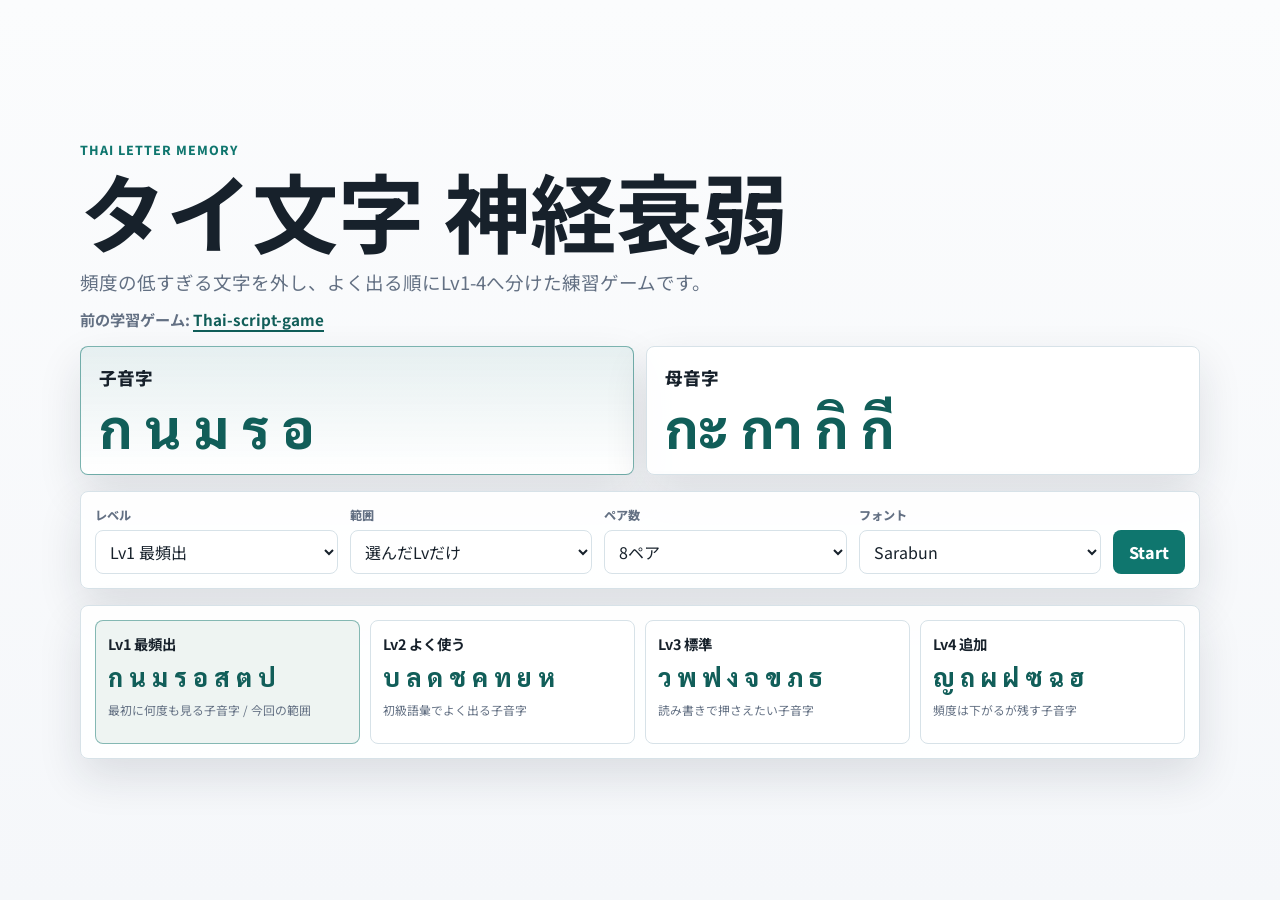
==== thai-letter-memory/index.html @ 49ac669d "Add Thai letter memory game" ====
<!doctype html>
<html lang="ja">
<head>
  <meta charset="utf-8">
  <meta name="viewport" content="width=device-width, initial-scale=1">
  <title>Thai Letter Memory</title>
  <link rel="preconnect" href="https://fonts.googleapis.com">
  <link rel="preconnect" href="https://fonts.gstatic.com" crossorigin>
  <link href="https://fonts.googleapis.com/css2?family=Noto+Sans+Thai:wght@400;700;800&family=Sarabun:wght@400;700;800&family=Noto+Sans+JP:wght@400;700;800&display=swap" rel="stylesheet">
  <link rel="stylesheet" href="style.css">
</head>
<body>
  <main class="app">
    <section id="titleScreen" class="screen title-screen">
      <div class="hero">
        <p class="eyebrow">Thai Letter Memory</p>
        <h1>タイ文字 神経衰弱</h1>
        <p class="lead">頻度の低すぎる文字を外し、よく出る順にLv1-4へ分けた練習ゲームです。</p>
        <p class="related-link">
          前の学習ゲーム:
          <a href="https://cho999.github.io/Thai-script-game/" target="_blank" rel="noopener">Thai-script-game</a>
        </p>
      </div>

      <section class="mode-grid" aria-label="練習する文字タイプ">
        <button class="mode-card active" type="button" data-kind="consonant">
          <span class="mode-title">子音字</span>
          <span class="mode-sample thai-text">ก น ม ร อ</span>
        </button>
        <button class="mode-card" type="button" data-kind="vowel">
          <span class="mode-title">母音字</span>
          <span class="mode-sample thai-text">กะ กา กิ กี</span>
        </button>
      </section>

      <section class="controls" aria-label="ゲーム設定">
        <label class="field">
          <span>レベル</span>
          <select id="levelSelect">
            <option value="1">Lv1 最頻出</option>
            <option value="2">Lv2 よく使う</option>
            <option value="3">Lv3 標準</option>
            <option value="4">Lv4 追加</option>
          </select>
        </label>

        <label class="field">
          <span>範囲</span>
          <select id="rangeSelect">
            <option value="single">選んだLvだけ</option>
            <option value="cumulative">Lv1から選んだLvまで</option>
          </select>
        </label>

        <label class="field">
          <span>ペア数</span>
          <select id="pairCountSelect">
            <option value="6">6ペア</option>
            <option value="8" selected>8ペア</option>
            <option value="10">10ペア</option>
            <option value="all">全部</option>
          </select>
        </label>

        <label class="field">
          <span>フォント</span>
          <select id="fontSelect">
            <option value="'Noto Sans Thai', 'Noto Sans JP', sans-serif">Noto Sans Thai</option>
            <option value="'Sarabun', 'Noto Sans JP', sans-serif" selected>Sarabun</option>
            <option value="Tahoma, 'Noto Sans Thai', sans-serif">Tahoma</option>
            <option value="Arial, 'Noto Sans Thai', sans-serif">Arial</option>
            <option value="serif">Serif</option>
          </select>
        </label>

        <button id="startButton" class="primary-button" type="button">Start</button>
      </section>

      <section class="level-preview" aria-label="レベル別文字">
        <div id="levelPreview"></div>
      </section>
    </section>

    <section id="gameScreen" class="screen game-screen hidden">
      <header class="topbar">
        <button id="homeButton" class="secondary-button" type="button">Home</button>
        <div class="stat"><span>Type</span><strong id="kindLabel">子音字</strong></div>
        <div class="stat"><span>Level</span><strong id="levelLabel">Lv1</strong></div>
        <div class="stat"><span>Time</span><strong id="timer">0s</strong></div>
        <div class="stat"><span>Turns</span><strong id="turns">0</strong></div>
        <div class="stat"><span>Pairs</span><strong id="pairs">0/0</strong></div>
      </header>

      <div id="board" class="board" aria-label="カード"></div>

      <footer class="game-footer">
        <p id="message">カードをめくってペアを見つけてください。</p>
        <button id="restartButton" class="secondary-button" type="button">同じ設定でもう一度</button>
      </footer>
    </section>

    <section id="resultScreen" class="screen result-screen hidden">
      <div class="result-card">
        <p class="eyebrow">Clear</p>
        <h2>よくできました</h2>
        <p id="resultText"></p>
        <div id="resultLetters" class="result-letters thai-text"></div>
        <div class="result-actions">
          <button id="againButton" class="primary-button" type="button">もう一度</button>
          <button id="titleButton" class="secondary-button" type="button">タイトルへ</button>
        </div>
      </div>
    </section>
  </main>

  <script src="script.js"></script>
</body>
</html>
---- thai-letter-memory/style.css ----
:root {
  color-scheme: light;
  --thai-font: 'Sarabun', 'Noto Sans JP', sans-serif;
  --bg: #f5f7fa;
  --surface: #ffffff;
  --soft: #eef4f2;
  --ink: #17212b;
  --muted: #637083;
  --line: #d7e2e8;
  --primary: #0f766e;
  --primary-2: #115e59;
  --accent: #b45309;
  --good: #15803d;
  --bad: #be123c;
  --shadow: 0 18px 44px rgba(21, 35, 48, .12);
}

* {
  box-sizing: border-box;
}

body {
  margin: 0;
  min-height: 100vh;
  background: linear-gradient(180deg, #fbfcfd, var(--bg));
  color: var(--ink);
  font-family: "Noto Sans JP", system-ui, sans-serif;
}

button,
select {
  font: inherit;
}

button {
  border: 0;
}

.hidden {
  display: none !important;
}

.thai-text,
.card-front {
  font-family: var(--thai-font);
}

.app {
  width: min(1120px, calc(100vw - 24px));
  min-height: 100vh;
  margin: 0 auto;
}

.screen {
  min-height: 100vh;
  padding: 22px 0;
}

.title-screen {
  display: grid;
  align-content: center;
  gap: 16px;
}

.hero {
  max-width: 780px;
}

.eyebrow {
  margin: 0 0 8px;
  color: var(--primary);
  font-size: .78rem;
  font-weight: 800;
  letter-spacing: .08em;
  text-transform: uppercase;
}

h1,
h2,
h3,
p {
  margin: 0;
}

h1 {
  font-size: clamp(2.4rem, 8vw, 5.4rem);
  line-height: 1;
  letter-spacing: 0;
}

h2 {
  font-size: clamp(1.8rem, 5vw, 3rem);
}

.lead {
  max-width: 720px;
  margin-top: 12px;
  color: var(--muted);
  font-size: clamp(1rem, 2vw, 1.16rem);
  line-height: 1.75;
}

.related-link {
  margin-top: 10px;
  color: var(--muted);
  font-size: .95rem;
  font-weight: 700;
}

.related-link a {
  color: var(--primary-2);
  text-decoration-thickness: 2px;
  text-underline-offset: 4px;
}

.mode-grid {
  display: grid;
  grid-template-columns: repeat(2, minmax(0, 1fr));
  gap: 12px;
}

.mode-card,
.controls,
.level-preview,
.topbar,
.game-footer,
.result-card {
  background: rgba(255, 255, 255, .94);
  border: 1px solid var(--line);
  border-radius: 8px;
  box-shadow: var(--shadow);
}

.mode-card {
  display: grid;
  gap: 8px;
  min-height: 128px;
  padding: 18px;
  cursor: pointer;
  color: var(--ink);
  text-align: left;
}

.mode-card.active {
  border-color: rgba(15, 118, 110, .55);
  background: linear-gradient(180deg, rgba(15, 118, 110, .08), #fff);
}

.mode-title {
  font-size: 1.1rem;
  font-weight: 800;
}

.mode-sample {
  color: var(--primary-2);
  font-size: clamp(2rem, 6vw, 3.4rem);
  font-weight: 800;
  line-height: 1.05;
  word-break: keep-all;
}

.controls {
  display: grid;
  grid-template-columns: repeat(4, minmax(132px, 1fr)) auto;
  gap: 12px;
  align-items: end;
  padding: 14px;
}

.field span {
  display: block;
  margin-bottom: 6px;
  color: var(--muted);
  font-size: .76rem;
  font-weight: 800;
}

select {
  width: 100%;
  min-height: 44px;
  padding: 0 10px;
  border: 1px solid var(--line);
  border-radius: 8px;
  background: var(--surface);
  color: var(--ink);
}

.primary-button,
.secondary-button {
  min-height: 44px;
  padding: 0 16px;
  border-radius: 8px;
  cursor: pointer;
  font-weight: 800;
}

.primary-button {
  background: var(--primary);
  color: #fff;
}

.primary-button:hover {
  background: var(--primary-2);
}

.secondary-button {
  border: 1px solid var(--line);
  background: var(--surface);
  color: var(--ink);
}

.secondary-button:hover {
  background: var(--soft);
}

.level-preview {
  padding: 14px;
}

#levelPreview {
  display: grid;
  grid-template-columns: repeat(4, minmax(0, 1fr));
  gap: 10px;
}

.preview-card {
  min-height: 124px;
  padding: 12px;
  border: 1px solid var(--line);
  border-radius: 8px;
  background: var(--surface);
}

.preview-card.active {
  border-color: rgba(15, 118, 110, .48);
  background: var(--soft);
}

.preview-card h3 {
  font-size: .9rem;
}

.preview-letters {
  display: flex;
  flex-wrap: wrap;
  gap: 6px;
  margin-top: 8px;
  color: var(--primary-2);
  font-family: var(--thai-font);
  font-size: 1.55rem;
  font-weight: 800;
  line-height: 1.22;
}

.preview-note {
  margin-top: 9px;
  color: var(--muted);
  font-size: .74rem;
  line-height: 1.45;
}

.game-screen {
  display: grid;
  grid-template-rows: auto 1fr auto;
  gap: 12px;
}

.topbar {
  display: grid;
  grid-template-columns: auto repeat(5, minmax(78px, 1fr));
  gap: 10px;
  align-items: center;
  padding: 10px;
}

.stat {
  min-height: 52px;
  padding: 8px 10px;
  border: 1px solid var(--line);
  border-radius: 8px;
  background: var(--soft);
}

.stat span {
  display: block;
  color: var(--muted);
  font-size: .7rem;
  font-weight: 800;
}

.stat strong {
  display: block;
  margin-top: 2px;
  font-size: 1rem;
  font-variant-numeric: tabular-nums;
}

.board {
  display: grid;
  grid-template-columns: repeat(auto-fit, minmax(104px, 1fr));
  gap: 10px;
  align-content: center;
}

.memory-card {
  position: relative;
  height: clamp(86px, 14vh, 128px);
  min-height: 86px;
  border-radius: 8px;
  perspective: 800px;
  cursor: pointer;
  background: transparent;
}

.memory-card:disabled {
  cursor: default;
}

.card-inner {
  position: absolute;
  inset: 0;
  border-radius: inherit;
  transition: transform .22s ease;
  transform-style: preserve-3d;
}

.memory-card.is-flipped .card-inner,
.memory-card.is-matched .card-inner {
  transform: rotateY(180deg);
}

.card-face {
  position: absolute;
  inset: 0;
  display: grid;
  place-items: center;
  padding: 8px;
  border: 1px solid var(--line);
  border-radius: inherit;
  backface-visibility: hidden;
  box-shadow: 0 8px 22px rgba(15, 35, 52, .1);
}

.card-back {
  background: linear-gradient(135deg, #0f766e, #2563eb);
  color: #fff;
}

.card-back span {
  display: grid;
  width: 42px;
  height: 42px;
  place-items: center;
  border: 2px solid rgba(255, 255, 255, .6);
  border-radius: 50%;
  font-weight: 800;
}

.card-front {
  transform: rotateY(180deg);
  background: var(--surface);
  color: var(--ink);
}

.memory-card.is-matched .card-front {
  border-color: rgba(21, 128, 61, .42);
  background: #ecfdf3;
}

.memory-card.is-wrong .card-front {
  border-color: rgba(190, 18, 60, .42);
  background: #fff1f2;
}

.symbol-card {
  font-size: clamp(2.1rem, 8vw, 4rem);
  font-weight: 800;
  line-height: 1;
}

.reading-card {
  display: grid;
  gap: 4px;
  text-align: center;
}

.reading-main {
  color: var(--primary-2);
  font-size: clamp(.98rem, 2.4vw, 1.28rem);
  font-weight: 800;
  overflow-wrap: anywhere;
}

.reading-sub {
  color: var(--muted);
  font-size: .74rem;
  line-height: 1.25;
  overflow-wrap: anywhere;
}

.game-footer {
  display: flex;
  align-items: center;
  justify-content: space-between;
  gap: 12px;
  padding: 10px;
}

#message {
  color: var(--muted);
  font-weight: 700;
}

#message.good {
  color: var(--good);
}

#message.bad {
  color: var(--bad);
}

.result-screen {
  display: grid;
  place-items: center;
}

.result-card {
  width: min(640px, 100%);
  padding: 22px;
}

#resultText {
  margin-top: 10px;
  color: var(--muted);
  line-height: 1.7;
}

.result-letters {
  display: flex;
  flex-wrap: wrap;
  gap: 8px;
  margin-top: 16px;
}

.result-letters span {
  display: grid;
  min-width: 42px;
  height: 42px;
  place-items: center;
  border-radius: 8px;
  background: var(--soft);
  color: var(--primary-2);
  font-size: 1.35rem;
  font-weight: 800;
}

.result-actions {
  display: flex;
  gap: 10px;
  margin-top: 18px;
}

@media (max-width: 820px) {
  .controls,
  #levelPreview,
  .mode-grid {
    grid-template-columns: 1fr;
  }

  .topbar {
    grid-template-columns: repeat(2, 1fr);
  }

  .topbar > .secondary-button {
    grid-column: 1 / -1;
  }

  .board {
    grid-template-columns: repeat(4, minmax(0, 1fr));
    gap: 7px;
  }

  .memory-card {
    height: 82px;
    min-height: 82px;
  }

  .symbol-card {
    font-size: 2.15rem;
  }

  .reading-main {
    font-size: .82rem;
  }

  .reading-sub {
    font-size: .6rem;
  }

  .game-footer,
  .result-actions {
    align-items: stretch;
    flex-direction: column;
  }
}
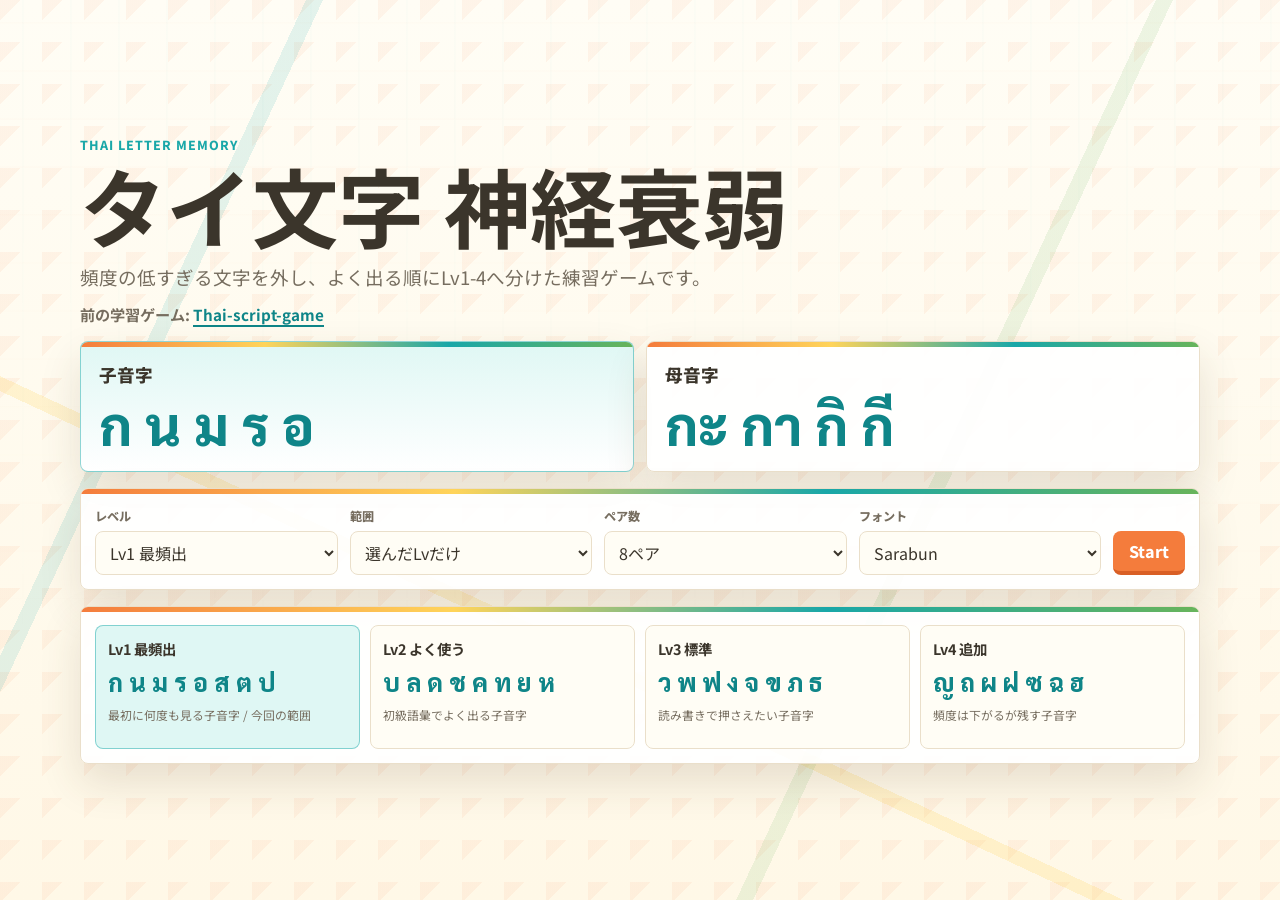
==== commit 98902a9a: "Add Nari game portal" ====
--- a/thai-letter-memory/index.html
+++ b/thai-letter-memory/index.html
@@ -103,6 +103,10 @@
       <div class="result-card">
         <p class="eyebrow">Clear</p>
         <h2>よくできました</h2>
+        <div class="nari-result">
+          <img src="assets/chibi/chibi-wink.png" alt="ナーリー">
+          <p>やったね！文字の精霊たち、ちゃんと仲間になってきてるよ。</p>
+        </div>
         <p id="resultText"></p>
         <div id="resultLetters" class="result-letters thai-text"></div>
         <div class="result-actions">
--- a/thai-letter-memory/style.css
+++ b/thai-letter-memory/style.css
@@ -1,18 +1,22 @@
 :root {
   color-scheme: light;
   --thai-font: 'Sarabun', 'Noto Sans JP', sans-serif;
-  --bg: #f5f7fa;
+  --bg: #fff8e7;
   --surface: #ffffff;
-  --soft: #eef4f2;
-  --ink: #17212b;
-  --muted: #637083;
-  --line: #d7e2e8;
-  --primary: #0f766e;
-  --primary-2: #115e59;
-  --accent: #b45309;
-  --good: #15803d;
-  --bad: #be123c;
-  --shadow: 0 18px 44px rgba(21, 35, 48, .12);
+  --surface-warm: #fffdf5;
+  --soft: #dff7f4;
+  --ink: #3b352b;
+  --muted: #766d5f;
+  --line: #eadfca;
+  --primary: #f47c3c;
+  --primary-2: #d95f25;
+  --accent: #19a7a8;
+  --accent-2: #0f8588;
+  --sun: #ffd45a;
+  --good: #68b45b;
+  --bad: #d94f5c;
+  --pink: #f6a5b8;
+  --shadow: 0 18px 42px rgba(86, 64, 35, .14);
 }
 
 * {
@@ -22,9 +26,26 @@
 body {
   margin: 0;
   min-height: 100vh;
-  background: linear-gradient(180deg, #fbfcfd, var(--bg));
+  background:
+    linear-gradient(115deg, transparent 0 18%, rgba(25, 167, 168, .12) 18% 19%, transparent 19% 68%, rgba(104, 180, 91, .12) 68% 69%, transparent 69%),
+    linear-gradient(25deg, transparent 0 34%, rgba(255, 212, 90, .22) 34% 35%, transparent 35%),
+    linear-gradient(135deg, rgba(244, 124, 60, .07) 25%, transparent 25%) 0 0 / 42px 42px,
+    linear-gradient(180deg, #fffdf5 0%, var(--bg) 100%);
   color: var(--ink);
   font-family: "Noto Sans JP", system-ui, sans-serif;
+}
+
+body::before {
+  position: fixed;
+  inset: 0;
+  z-index: -1;
+  content: "";
+  pointer-events: none;
+  background:
+    linear-gradient(90deg, transparent 0 22px, rgba(25, 167, 168, .06) 23px, transparent 24px),
+    linear-gradient(transparent 0 22px, rgba(244, 124, 60, .05) 23px, transparent 24px);
+  background-size: 48px 48px;
+  mask-image: linear-gradient(180deg, rgba(0, 0, 0, .55), transparent 78%);
 }
 
 button,
@@ -68,7 +89,7 @@
 
 .eyebrow {
   margin: 0 0 8px;
-  color: var(--primary);
+  color: var(--accent);
   font-size: .78rem;
   font-weight: 800;
   letter-spacing: .08em;
@@ -108,7 +129,7 @@
 }
 
 .related-link a {
-  color: var(--primary-2);
+  color: var(--accent-2);
   text-decoration-thickness: 2px;
   text-underline-offset: 4px;
 }
@@ -125,25 +146,41 @@
 .topbar,
 .game-footer,
 .result-card {
-  background: rgba(255, 255, 255, .94);
+  position: relative;
+  overflow: hidden;
+  background: rgba(255, 255, 255, .92);
   border: 1px solid var(--line);
   border-radius: 8px;
   box-shadow: var(--shadow);
+}
+
+.mode-card::before,
+.controls::before,
+.level-preview::before,
+.topbar::before,
+.game-footer::before,
+.result-card::before {
+  position: absolute;
+  inset: 0 0 auto;
+  height: 5px;
+  content: "";
+  background: linear-gradient(90deg, var(--primary), var(--sun), var(--accent), var(--good));
+  pointer-events: none;
 }
 
 .mode-card {
   display: grid;
   gap: 8px;
   min-height: 128px;
-  padding: 18px;
+  padding: 20px 18px 18px;
   cursor: pointer;
   color: var(--ink);
   text-align: left;
 }
 
 .mode-card.active {
-  border-color: rgba(15, 118, 110, .55);
-  background: linear-gradient(180deg, rgba(15, 118, 110, .08), #fff);
+  border-color: rgba(25, 167, 168, .48);
+  background: linear-gradient(180deg, var(--soft), #fff);
 }
 
 .mode-title {
@@ -152,7 +189,7 @@
 }
 
 .mode-sample {
-  color: var(--primary-2);
+  color: var(--accent-2);
   font-size: clamp(2rem, 6vw, 3.4rem);
   font-weight: 800;
   line-height: 1.05;
@@ -164,7 +201,7 @@
   grid-template-columns: repeat(4, minmax(132px, 1fr)) auto;
   gap: 12px;
   align-items: end;
-  padding: 14px;
+  padding: 18px 14px 14px;
 }
 
 .field span {
@@ -181,7 +218,7 @@
   padding: 0 10px;
   border: 1px solid var(--line);
   border-radius: 8px;
-  background: var(--surface);
+  background: var(--surface-warm);
   color: var(--ink);
 }
 
@@ -197,15 +234,16 @@
 .primary-button {
   background: var(--primary);
   color: #fff;
+  border-bottom: 4px solid var(--primary-2);
 }
 
 .primary-button:hover {
-  background: var(--primary-2);
+  filter: brightness(1.04);
 }
 
 .secondary-button {
   border: 1px solid var(--line);
-  background: var(--surface);
+  background: var(--surface-warm);
   color: var(--ink);
 }
 
@@ -214,7 +252,7 @@
 }
 
 .level-preview {
-  padding: 14px;
+  padding: 18px 14px 14px;
 }
 
 #levelPreview {
@@ -228,11 +266,11 @@
   padding: 12px;
   border: 1px solid var(--line);
   border-radius: 8px;
-  background: var(--surface);
+  background: var(--surface-warm);
 }
 
 .preview-card.active {
-  border-color: rgba(15, 118, 110, .48);
+  border-color: rgba(25, 167, 168, .48);
   background: var(--soft);
 }
 
@@ -245,7 +283,7 @@
   flex-wrap: wrap;
   gap: 6px;
   margin-top: 8px;
-  color: var(--primary-2);
+  color: var(--accent-2);
   font-family: var(--thai-font);
   font-size: 1.55rem;
   font-weight: 800;
@@ -270,13 +308,13 @@
   grid-template-columns: auto repeat(5, minmax(78px, 1fr));
   gap: 10px;
   align-items: center;
-  padding: 10px;
+  padding: 14px 10px 10px;
 }
 
 .stat {
   min-height: 52px;
   padding: 8px 10px;
-  border: 1px solid var(--line);
+  border: 1px solid rgba(25, 167, 168, .24);
   border-radius: 8px;
   background: var(--soft);
 }
@@ -291,6 +329,7 @@
 .stat strong {
   display: block;
   margin-top: 2px;
+  color: var(--accent-2);
   font-size: 1rem;
   font-variant-numeric: tabular-nums;
 }
@@ -338,11 +377,13 @@
   border: 1px solid var(--line);
   border-radius: inherit;
   backface-visibility: hidden;
-  box-shadow: 0 8px 22px rgba(15, 35, 52, .1);
+  box-shadow: 0 8px 22px rgba(86, 64, 35, .1);
 }
 
 .card-back {
-  background: linear-gradient(135deg, #0f766e, #2563eb);
+  background:
+    linear-gradient(135deg, rgba(255, 212, 90, .22), transparent 52%),
+    linear-gradient(135deg, var(--primary), var(--accent));
   color: #fff;
 }
 
@@ -351,7 +392,7 @@
   width: 42px;
   height: 42px;
   place-items: center;
-  border: 2px solid rgba(255, 255, 255, .6);
+  border: 2px solid rgba(255, 255, 255, .68);
   border-radius: 50%;
   font-weight: 800;
 }
@@ -363,13 +404,13 @@
 }
 
 .memory-card.is-matched .card-front {
-  border-color: rgba(21, 128, 61, .42);
-  background: #ecfdf3;
+  border-color: rgba(104, 180, 91, .54);
+  background: #eff9ec;
 }
 
 .memory-card.is-wrong .card-front {
-  border-color: rgba(190, 18, 60, .42);
-  background: #fff1f2;
+  border-color: rgba(217, 79, 92, .48);
+  background: #fff1f3;
 }
 
 .symbol-card {
@@ -385,7 +426,7 @@
 }
 
 .reading-main {
-  color: var(--primary-2);
+  color: var(--accent-2);
   font-size: clamp(.98rem, 2.4vw, 1.28rem);
   font-weight: 800;
   overflow-wrap: anywhere;
@@ -403,7 +444,7 @@
   align-items: center;
   justify-content: space-between;
   gap: 12px;
-  padding: 10px;
+  padding: 14px 10px 10px;
 }
 
 #message {
@@ -426,7 +467,32 @@
 
 .result-card {
   width: min(640px, 100%);
-  padding: 22px;
+  padding: 26px 22px 22px;
+}
+
+.nari-result {
+  display: grid;
+  grid-template-columns: auto 1fr;
+  gap: 12px;
+  align-items: center;
+  margin: 14px 0 0;
+  padding: 10px;
+  border: 1px solid rgba(25, 167, 168, .24);
+  border-radius: 8px;
+  background: var(--soft);
+}
+
+.nari-result img {
+  width: 86px;
+  height: auto;
+  filter: drop-shadow(0 10px 14px rgba(86, 64, 35, .14));
+}
+
+.nari-result p {
+  color: var(--ink);
+  font-size: .9rem;
+  font-weight: 900;
+  line-height: 1.55;
 }
 
 #resultText {
@@ -449,7 +515,7 @@
   place-items: center;
   border-radius: 8px;
   background: var(--soft);
-  color: var(--primary-2);
+  color: var(--accent-2);
   font-size: 1.35rem;
   font-weight: 800;
 }
@@ -502,4 +568,12 @@
     align-items: stretch;
     flex-direction: column;
   }
-}
+
+  .nari-result {
+    grid-template-columns: 64px 1fr;
+  }
+
+  .nari-result img {
+    width: 64px;
+  }
+}
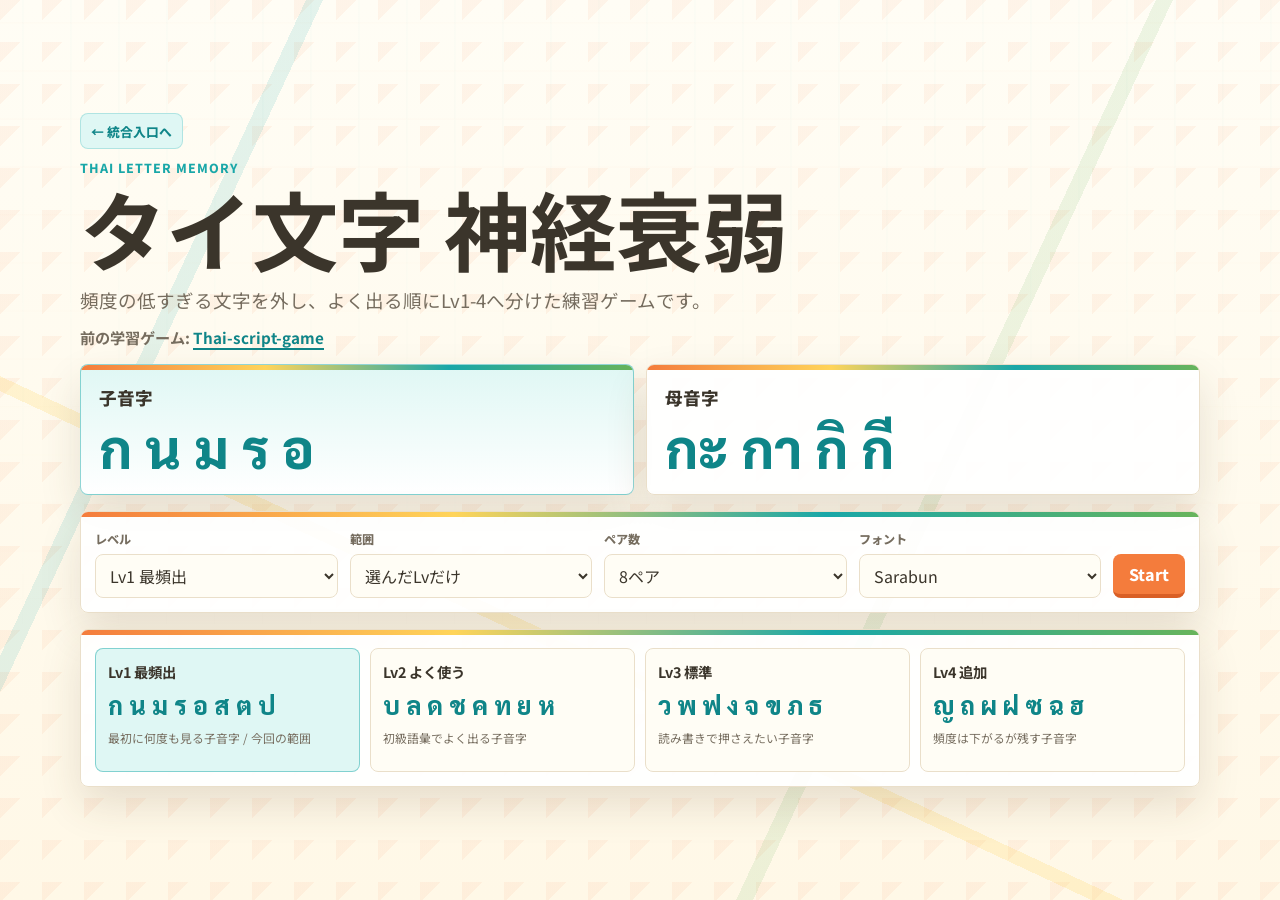
==== commit 8d38de17: "Refine Nari portal layout" ====
--- a/thai-letter-memory/index.html
+++ b/thai-letter-memory/index.html
@@ -13,6 +13,7 @@
   <main class="app">
     <section id="titleScreen" class="screen title-screen">
       <div class="hero">
+        <p class="portal-return"><a href="../index.html">← 統合入口へ</a></p>
         <p class="eyebrow">Thai Letter Memory</p>
         <h1>タイ文字 神経衰弱</h1>
         <p class="lead">頻度の低すぎる文字を外し、よく出る順にLv1-4へ分けた練習ゲームです。</p>
@@ -83,6 +84,7 @@
 
     <section id="gameScreen" class="screen game-screen hidden">
       <header class="topbar">
+        <a class="secondary-button portal-button" href="../index.html">入口</a>
         <button id="homeButton" class="secondary-button" type="button">Home</button>
         <div class="stat"><span>Type</span><strong id="kindLabel">子音字</strong></div>
         <div class="stat"><span>Level</span><strong id="levelLabel">Lv1</strong></div>
@@ -101,6 +103,7 @@
 
     <section id="resultScreen" class="screen result-screen hidden">
       <div class="result-card">
+        <p class="portal-return"><a href="../index.html">← 統合入口へ</a></p>
         <p class="eyebrow">Clear</p>
         <h2>よくできました</h2>
         <div class="nari-result">
--- a/thai-letter-memory/style.css
+++ b/thai-letter-memory/style.css
@@ -134,6 +134,27 @@
   text-underline-offset: 4px;
 }
 
+.portal-return {
+  margin: 0 0 10px;
+}
+
+.portal-return a,
+.portal-button {
+  display: inline-flex;
+  align-items: center;
+  justify-content: center;
+  gap: 6px;
+  min-height: 36px;
+  padding: 0 10px;
+  border: 1px solid rgba(25, 167, 168, .24);
+  border-radius: 8px;
+  background: var(--soft);
+  color: var(--accent-2);
+  font-size: .8rem;
+  font-weight: 800;
+  text-decoration: none;
+}
+
 .mode-grid {
   display: grid;
   grid-template-columns: repeat(2, minmax(0, 1fr));
@@ -305,7 +326,7 @@
 
 .topbar {
   display: grid;
-  grid-template-columns: auto repeat(5, minmax(78px, 1fr));
+  grid-template-columns: auto auto repeat(5, minmax(78px, 1fr));
   gap: 10px;
   align-items: center;
   padding: 14px 10px 10px;
@@ -473,19 +494,19 @@
 .nari-result {
   display: grid;
   grid-template-columns: auto 1fr;
-  gap: 12px;
+  gap: 10px;
   align-items: center;
   margin: 14px 0 0;
-  padding: 10px;
+  padding: 8px 10px;
   border: 1px solid rgba(25, 167, 168, .24);
   border-radius: 8px;
   background: var(--soft);
 }
 
 .nari-result img {
-  width: 86px;
+  width: 52px;
   height: auto;
-  filter: drop-shadow(0 10px 14px rgba(86, 64, 35, .14));
+  filter: drop-shadow(0 7px 10px rgba(86, 64, 35, .14));
 }
 
 .nari-result p {
@@ -537,7 +558,8 @@
     grid-template-columns: repeat(2, 1fr);
   }
 
-  .topbar > .secondary-button {
+  .topbar > .secondary-button,
+  .topbar > .portal-button {
     grid-column: 1 / -1;
   }
 
@@ -570,10 +592,10 @@
   }
 
   .nari-result {
-    grid-template-columns: 64px 1fr;
+    grid-template-columns: 42px 1fr;
   }
 
   .nari-result img {
-    width: 64px;
-  }
-}
+    width: 42px;
+  }
+}
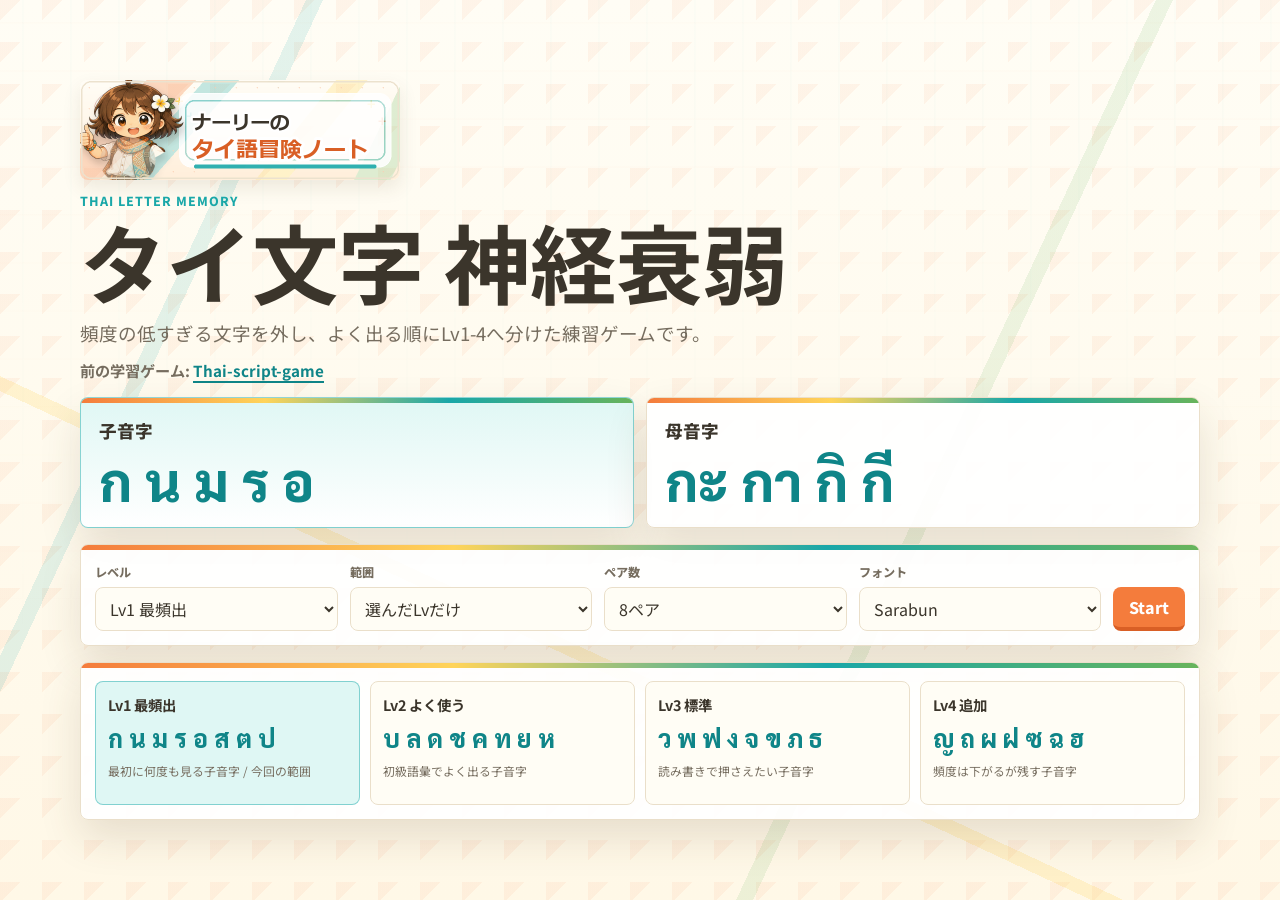
==== commit 7b8c72df: "Enlarge Nari and add portal banners" ====
--- a/thai-letter-memory/index.html
+++ b/thai-letter-memory/index.html
@@ -13,7 +13,9 @@
   <main class="app">
     <section id="titleScreen" class="screen title-screen">
       <div class="hero">
-        <p class="portal-return"><a href="../index.html">← 統合入口へ</a></p>
+        <a class="portal-banner-link" href="../index.html" aria-label="ナーリーのタイ語冒険ノートへ">
+          <img src="../assets/banners/nari-adventure-link-banner.png" alt="ナーリーのタイ語冒険ノート">
+        </a>
         <p class="eyebrow">Thai Letter Memory</p>
         <h1>タイ文字 神経衰弱</h1>
         <p class="lead">頻度の低すぎる文字を外し、よく出る順にLv1-4へ分けた練習ゲームです。</p>
--- a/thai-letter-memory/style.css
+++ b/thai-letter-memory/style.css
@@ -155,6 +155,21 @@
   text-decoration: none;
 }
 
+.portal-banner-link {
+  display: block;
+  width: min(320px, 100%);
+  margin: 0 0 12px;
+  line-height: 0;
+}
+
+.portal-banner-link img {
+  display: block;
+  width: 100%;
+  height: auto;
+  border-radius: 8px;
+  box-shadow: 0 8px 18px rgba(86, 64, 35, .1);
+}
+
 .mode-grid {
   display: grid;
   grid-template-columns: repeat(2, minmax(0, 1fr));
@@ -504,7 +519,7 @@
 }
 
 .nari-result img {
-  width: 52px;
+  width: 68px;
   height: auto;
   filter: drop-shadow(0 7px 10px rgba(86, 64, 35, .14));
 }
@@ -592,10 +607,10 @@
   }
 
   .nari-result {
-    grid-template-columns: 42px 1fr;
+    grid-template-columns: 55px 1fr;
   }
 
   .nari-result img {
-    width: 42px;
-  }
-}
+    width: 55px;
+  }
+}
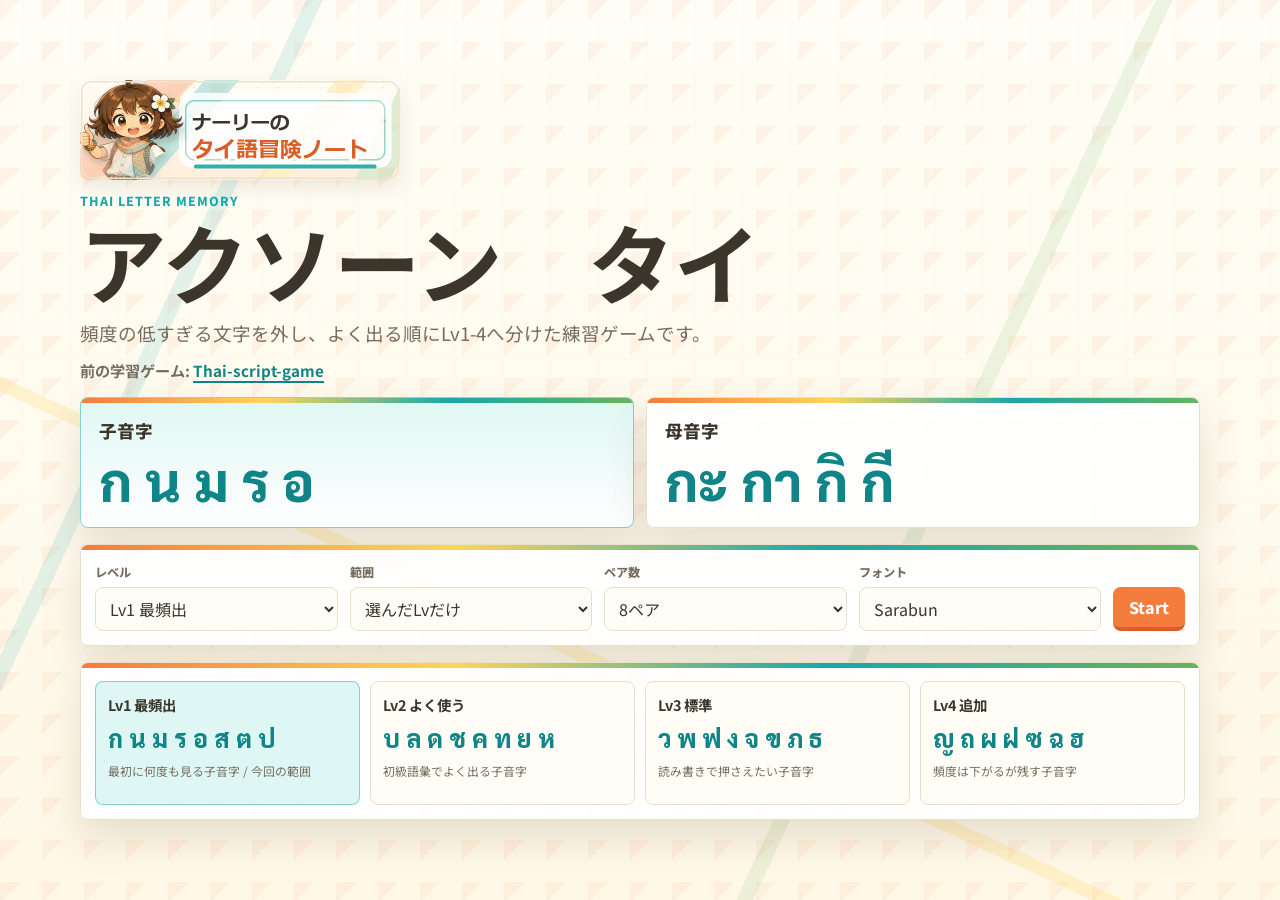
==== commit f95a5417: "Rename game labels and home links" ====
--- a/thai-letter-memory/index.html
+++ b/thai-letter-memory/index.html
@@ -17,7 +17,7 @@
           <img src="../assets/banners/nari-adventure-link-banner.png" alt="ナーリーのタイ語冒険ノート">
         </a>
         <p class="eyebrow">Thai Letter Memory</p>
-        <h1>タイ文字 神経衰弱</h1>
+        <h1>アクソーン　タイ</h1>
         <p class="lead">頻度の低すぎる文字を外し、よく出る順にLv1-4へ分けた練習ゲームです。</p>
         <p class="related-link">
           前の学習ゲーム:
@@ -86,7 +86,7 @@
 
     <section id="gameScreen" class="screen game-screen hidden">
       <header class="topbar">
-        <a class="secondary-button portal-button" href="../index.html">入口</a>
+        <a class="secondary-button portal-button" href="../index.html">ホーム</a>
         <button id="homeButton" class="secondary-button" type="button">Home</button>
         <div class="stat"><span>Type</span><strong id="kindLabel">子音字</strong></div>
         <div class="stat"><span>Level</span><strong id="levelLabel">Lv1</strong></div>
@@ -105,7 +105,7 @@
 
     <section id="resultScreen" class="screen result-screen hidden">
       <div class="result-card">
-        <p class="portal-return"><a href="../index.html">← 統合入口へ</a></p>
+        <p class="portal-return"><a href="../index.html">← ホームへ</a></p>
         <p class="eyebrow">Clear</p>
         <h2>よくできました</h2>
         <div class="nari-result">
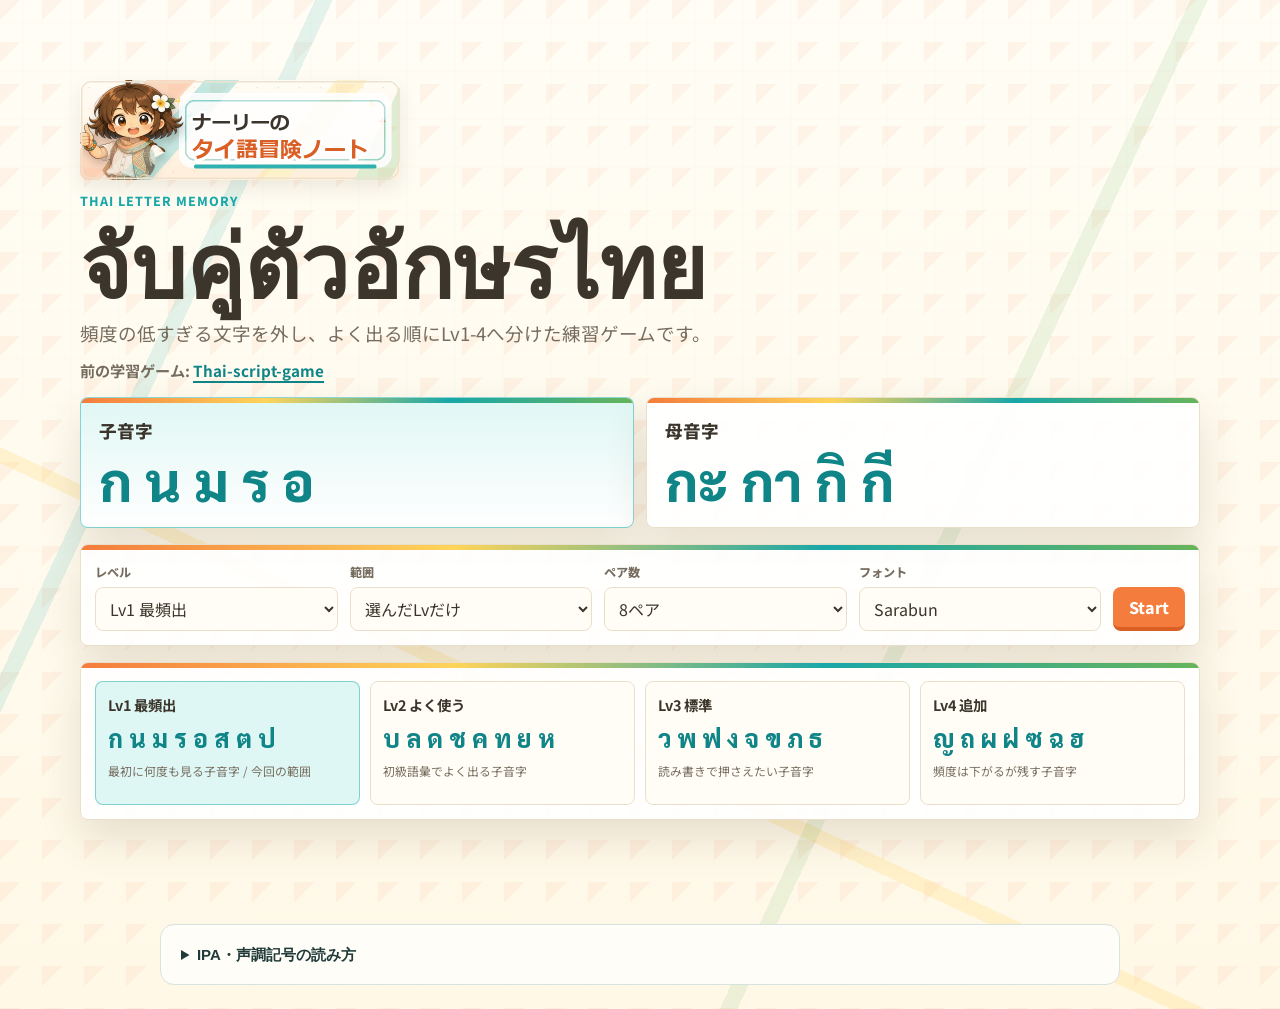
==== commit bcc9243c: "Publish Thai letter fill-in practice and descriptive Thai game titles" ====
--- a/thai-letter-memory/index.html
+++ b/thai-letter-memory/index.html
@@ -3,11 +3,12 @@
 <head>
   <meta charset="utf-8">
   <meta name="viewport" content="width=device-width, initial-scale=1">
-  <title>Thai Letter Memory</title>
+  <title>จับคู่ตัวอักษรไทย | Thai Alphabet Memory Game</title>
   <link rel="preconnect" href="https://fonts.googleapis.com">
   <link rel="preconnect" href="https://fonts.gstatic.com" crossorigin>
   <link href="https://fonts.googleapis.com/css2?family=Noto+Sans+Thai:wght@400;700;800&family=Sarabun:wght@400;700;800&family=Noto+Sans+JP:wght@400;700;800&display=swap" rel="stylesheet">
   <link rel="stylesheet" href="style.css">
+  <link rel="stylesheet" href="../assets/css/ipa.css">
 </head>
 <body>
   <main class="app">
@@ -17,7 +18,7 @@
           <img src="../assets/banners/nari-adventure-link-banner.png" alt="ナーリーのタイ語冒険ノート">
         </a>
         <p class="eyebrow">Thai Letter Memory</p>
-        <h1>アクソーン　タイ</h1>
+        <h1>จับคู่ตัวอักษรไทย</h1>
         <p class="lead">頻度の低すぎる文字を外し、よく出る順にLv1-4へ分けた練習ゲームです。</p>
         <p class="related-link">
           前の学習ゲーム:
@@ -123,5 +124,6 @@
   </main>
 
   <script src="script.js"></script>
+<details class="ipa-guide"><summary>IPA・声調記号の読み方</summary><p>中声 ˧ ／低声 ˨˩ ／下降声 ˥˩ ／高声 ˦˥ ／上昇声 ˩˩˦。声調記号は音節末に付きます。ː は長母音、ʰ は有気音、ʔ は声門閉鎖、. は音節の区切りです。</p><p>単独の子音・母音の音素には声調を付けず、単語・文字名・練習音節に声調を付けています。</p><a href="../pronunciation.html">発音表記と単語ごとの出典</a></details>
 </body>
 </html>
--- a/assets/css/ipa.css
+++ b/assets/css/ipa.css
@@ -0,0 +1,31 @@
+/* IPA combining marks and tone letters need normal casing and generous line height. */
+.ipa-guide {
+  max-width: 960px;
+  margin: 24px auto;
+  padding: 16px 20px;
+  border: 1px solid #d6e3df;
+  border-radius: 14px;
+  background: #fffdf7;
+  color: #203b39;
+  font: 15px/1.8 "Segoe UI", "Noto Sans", "Arial", sans-serif;
+}
+.ipa-guide summary { cursor: pointer; font-weight: 700; }
+.ipa-guide p { margin: 10px 0; }
+.ipa-guide a { color: #00696b; text-decoration: underline; }
+.ipa-text, .reading, .card-reading, .choice, .word-column, .roman, .ipa {
+  text-transform: none;
+  letter-spacing: normal;
+  overflow-wrap: anywhere;
+}
+.ipa-page { max-width: 1080px; margin: auto; padding: 24px; line-height: 1.8; }
+.ipa-page table { width: 100%; border-collapse: collapse; background: #fffdf7; }
+.ipa-page th, .ipa-page td { padding: 10px 12px; border-bottom: 1px solid #d6e3df; text-align: left; vertical-align: top; }
+.ipa-page .table-scroll { overflow-x: auto; }
+.ipa-page .ipa-text { font-family: "Segoe UI", "Noto Sans", "Arial", sans-serif; font-size: 18px; }
+.ipa-page input { width: 100%; box-sizing: border-box; padding: 12px; margin: 12px 0; font: inherit; }
+.ipa-page small { display: block; color: #526967; }
+@media (max-width: 600px) {
+  .ipa-guide { margin: 18px 12px; }
+  .ipa-page { padding: 16px; }
+  .word-column { min-width: 0; }
+}
